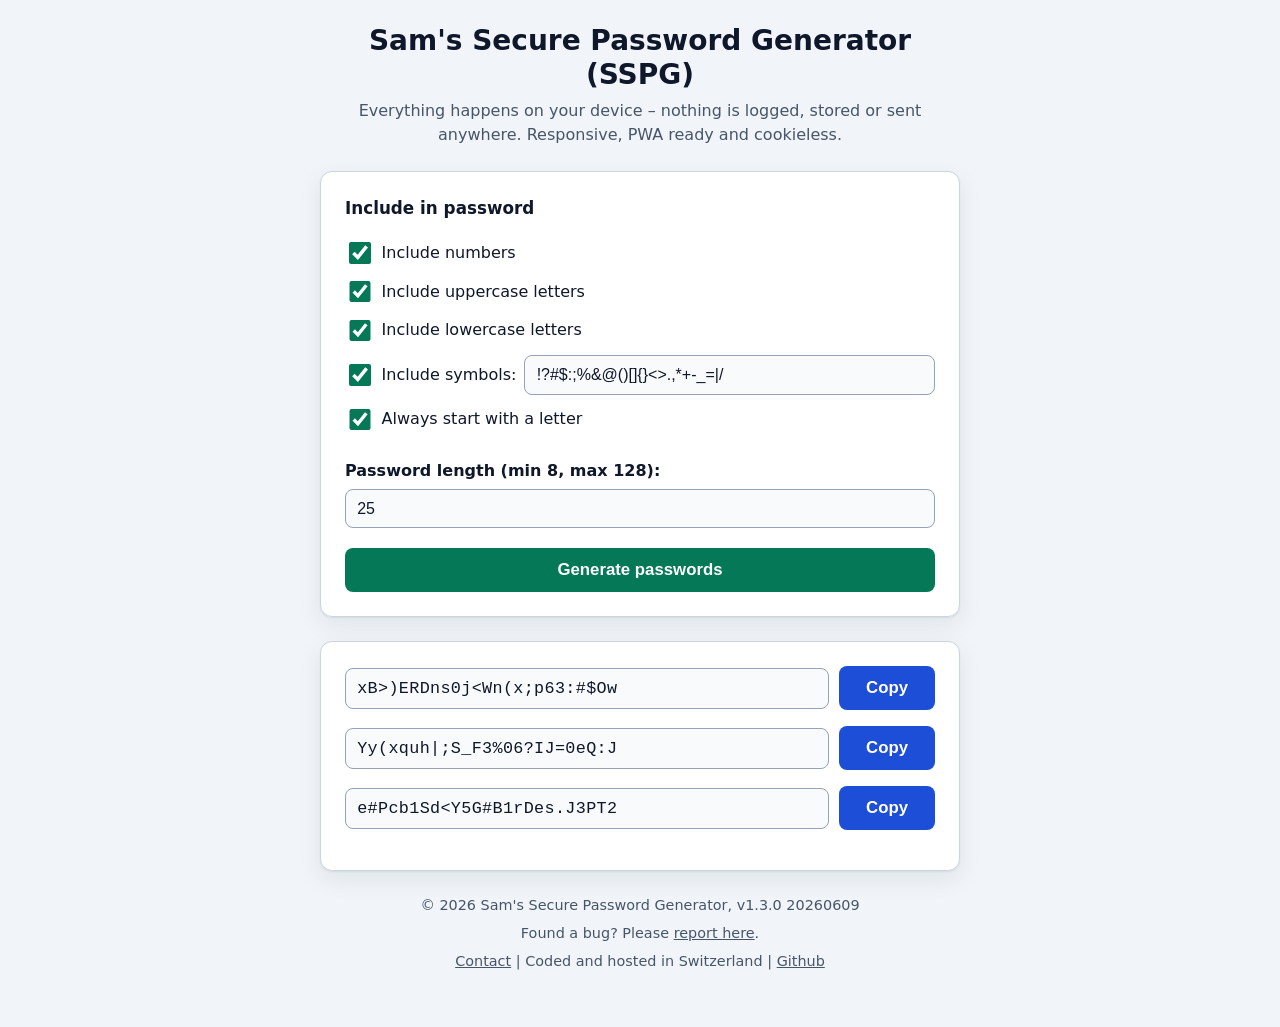
==== index.html @ ab8fc334 "Audit, refactor & redesign SSPG; add CSP, fix offline caching, minify on deploy (v1.3.0)" ====
<!DOCTYPE html>
<html lang="en">

<!-- https://github.com/samuelT2/sams-secure-password-generator -->

<head>
  <meta charset="UTF-8">
  <title>Sam's Secure Password Generator (SSPG)</title>
  <meta name="viewport" content="width=device-width, initial-scale=1">
  <meta http-equiv="Content-Security-Policy"
    content="default-src 'self'; script-src 'self'; style-src 'self'; img-src 'self'; font-src 'self'; manifest-src 'self'; connect-src 'self'; base-uri 'none'; object-src 'none'; form-action 'none'">
  <meta name="referrer" content="no-referrer">
  <meta name="color-scheme" content="light dark">
  <meta name="description"
    content="Secure and easy to use password generator. Generate random passwords with numbers, uppercase letters, lowercase letters, and symbols. Responsive, PWA ready and cookieless.">
  <meta name="keywords"
    content="secure,password generator,pwa,random password,generate password,random,secure password,cookieless">
  <meta name="author" content="Samuel">
  <link rel="stylesheet" href="css/style.css?v=1.3.0">
  <link rel="manifest" href="assets/pwa/manifest.json">
  <link rel="apple-touch-icon" sizes="57x57" href="assets/favicon/apple-icon-57x57.png">
  <link rel="apple-touch-icon" sizes="60x60" href="assets/favicon/apple-icon-60x60.png">
  <link rel="apple-touch-icon" sizes="72x72" href="assets/favicon/apple-icon-72x72.png">
  <link rel="apple-touch-icon" sizes="76x76" href="assets/favicon/apple-icon-76x76.png">
  <link rel="apple-touch-icon" sizes="114x114" href="assets/favicon/apple-icon-114x114.png">
  <link rel="apple-touch-icon" sizes="120x120" href="assets/favicon/apple-icon-120x120.png">
  <link rel="apple-touch-icon" sizes="144x144" href="assets/favicon/apple-icon-144x144.png">
  <link rel="apple-touch-icon" sizes="152x152" href="assets/favicon/apple-icon-152x152.png">
  <link rel="apple-touch-icon" sizes="180x180" href="assets/favicon/apple-icon-180x180.png">
  <link rel="icon" type="image/png" sizes="192x192" href="assets/favicon/android-icon-192x192.png">
  <link rel="icon" type="image/png" sizes="32x32" href="assets/favicon/favicon-32x32.png">
  <link rel="icon" type="image/png" sizes="96x96" href="assets/favicon/favicon-96x96.png">
  <link rel="icon" type="image/png" sizes="16x16" href="assets/favicon/favicon-16x16.png">
  <meta name="msapplication-TileColor" content="#ffffff">
  <meta name="msapplication-TileImage" content="assets/favicon/ms-icon-144x144.png">
  <meta name="theme-color" content="#f1f5f9" media="(prefers-color-scheme: light)">
  <meta name="theme-color" content="#0f172a" media="(prefers-color-scheme: dark)">
</head>

<body>
  <main class="app">
    <header class="app-header">
      <h1>Sam's Secure Password Generator (SSPG)</h1>
      <p class="intro">Everything happens on your device &ndash; nothing is logged, stored or sent anywhere.
        Responsive, PWA ready and cookieless.</p>
    </header>

    <form class="card form" id="generator" novalidate>
      <fieldset class="options">
        <legend>Include in password</legend>

        <div class="checkbox-row">
          <input type="checkbox" id="numbers" checked>
          <label for="numbers">Include numbers</label>
        </div>
        <div class="checkbox-row">
          <input type="checkbox" id="uppercases" checked>
          <label for="uppercases">Include uppercase letters</label>
        </div>
        <div class="checkbox-row">
          <input type="checkbox" id="lowercases" checked>
          <label for="lowercases">Include lowercase letters</label>
        </div>
        <div class="checkbox-row checkbox-row--symbols">
          <input type="checkbox" id="symbols" checked>
          <label for="symbols">Include symbols:</label>
          <input type="text" id="customSymbols" class="custom-symbols" placeholder="!?#$%..."
            aria-label="Custom symbols to include" value="!?#$:;%&amp;@()[]{}&lt;&gt;.,*+-_=|/">
        </div>
        <div class="checkbox-row">
          <input type="checkbox" id="startsWithLetter" checked>
          <label for="startsWithLetter">Always start with a letter</label>
        </div>
      </fieldset>

      <div class="field">
        <label for="length">Password length (min 8, max 128):</label>
        <input type="number" id="length" min="8" max="128" step="1" inputmode="numeric" value="25">
      </div>

      <p id="formError" class="form-error" role="alert" hidden></p>

      <button type="submit" id="generateBtn" class="btn btn--primary">Generate passwords</button>
    </form>

    <section class="card result" aria-label="Generated passwords">
      <div class="result-row">
        <label for="password-1" class="visually-hidden">Generated password 1</label>
        <input type="text" id="password-1" readonly spellcheck="false" autocomplete="off">
        <button type="button" class="btn btn--copy" data-copy-target="password-1"
          aria-label="Copy password 1 to clipboard">Copy</button>
      </div>
      <div class="result-row">
        <label for="password-2" class="visually-hidden">Generated password 2</label>
        <input type="text" id="password-2" readonly spellcheck="false" autocomplete="off">
        <button type="button" class="btn btn--copy" data-copy-target="password-2"
          aria-label="Copy password 2 to clipboard">Copy</button>
      </div>
      <div class="result-row">
        <label for="password-3" class="visually-hidden">Generated password 3</label>
        <input type="text" id="password-3" readonly spellcheck="false" autocomplete="off">
        <button type="button" class="btn btn--copy" data-copy-target="password-3"
          aria-label="Copy password 3 to clipboard">Copy</button>
      </div>
      <div id="copyStatus" aria-live="polite" class="visually-hidden"></div>
    </section>

    <footer>
      <p>&copy; <span id="year"></span> Sam's Secure Password Generator, v1.3.0 20260609</p>
      <p>Found a bug? Please
        <a href="https://github.com/samuelT2/sams-secure-password-generator/issues/new/choose" target="_blank"
          rel="noopener noreferrer">report here</a>.
      </p>
      <p><a href="mailto:samuel@sspg.ch">Contact</a> | Coded and hosted in Switzerland |
        <a href="https://github.com/samuelT2/sams-secure-password-generator" target="_blank"
          rel="noopener noreferrer">Github</a>
      </p>
    </footer>
  </main>

  <script defer src="js/sspg.js?v=1.3.0"></script>
  <script defer src="register-sw.js?v=1.3.0"></script>
</body>

</html>
---- css/style.css ----
/* ===========================================================================
   Sam's Secure Password Generator (SSPG)
   Design tokens + light/dark theming. Button colours are intentionally kept
   identical across themes so their white text always meets WCAG AA contrast.
   =========================================================================== */

:root {
  color-scheme: light dark;

  --bg: #f1f5f9;
  --surface: #ffffff;
  --surface-2: #f8fafc;
  --text: #0f172a;
  --muted: #475569;
  --border: #cbd5e1;
  --border-strong: #94a3b8;

  --primary: #047857;
  --primary-hover: #065f46;
  --copy: #1d4ed8;
  --copy-hover: #1e40af;
  --on-accent: #ffffff;

  --focus: #2563eb;

  --success-bg: #d1fae5;
  --success-text: #065f46;
  --error-bg: #fef2f2;
  --error-border: #fecaca;
  --error-text: #b91c1c;

  --radius: 12px;
  --radius-sm: 8px;
  --shadow: 0 1px 2px rgba(15, 23, 42, 0.06), 0 8px 24px rgba(15, 23, 42, 0.08);
  --ring: 0 0 0 3px var(--focus);
}

@media (prefers-color-scheme: dark) {
  :root {
    --bg: #0b1220;
    --surface: #1e293b;
    --surface-2: #172033;
    --text: #e2e8f0;
    --muted: #94a3b8;
    --border: #334155;
    --border-strong: #475569;

    --focus: #60a5fa;

    --success-bg: #064e3b;
    --success-text: #d1fae5;
    --error-bg: #2a1416;
    --error-border: #7f1d1d;
    --error-text: #fca5a5;
  }
}

* {
  box-sizing: border-box;
}

body {
  margin: 0;
  padding: 1.5rem 1rem 3rem;
  font-family: system-ui, -apple-system, "Segoe UI", Roboto, Helvetica, Arial, sans-serif;
  font-size: 1rem;
  line-height: 1.5;
  background: var(--bg);
  color: var(--text);
  -webkit-text-size-adjust: 100%;
}

.app {
  max-width: 640px;
  margin: 0 auto;
}

/* ---------- Header ---------- */

.app-header {
  text-align: center;
  margin-bottom: 1.5rem;
}

h1 {
  font-size: clamp(1.35rem, 4vw, 1.75rem);
  line-height: 1.2;
  margin: 0 0 0.5rem;
}

.intro {
  margin: 0 auto;
  max-width: 36rem;
  color: var(--muted);
}

/* ---------- Cards ---------- */

.card {
  background: var(--surface);
  border: 1px solid var(--border);
  border-radius: var(--radius);
  box-shadow: var(--shadow);
  padding: 1.5rem;
  margin-bottom: 1.5rem;
}

/* ---------- Form ---------- */

.options {
  border: none;
  margin: 0;
  padding: 0;
}

.options legend {
  font-weight: 600;
  font-size: 1.05rem;
  padding: 0;
  margin-bottom: 0.75rem;
}

.checkbox-row {
  display: flex;
  flex-wrap: wrap;
  align-items: center;
  gap: 0.5rem;
  padding: 0.35rem 0;
}

.checkbox-row label {
  cursor: pointer;
}

.checkbox-row--symbols .custom-symbols {
  flex: 1 1 12rem;
  min-width: 0;
}

input[type="checkbox"] {
  flex: 0 0 auto;
  width: 1.35rem;
  height: 1.35rem;
  accent-color: var(--primary);
  cursor: pointer;
}

.field {
  margin-top: 1.25rem;
}

.field label {
  display: block;
  font-weight: 600;
  margin-bottom: 0.4rem;
}

input[type="text"],
input[type="number"] {
  width: 100%;
  padding: 0.6rem 0.7rem;
  font-size: 1rem;
  color: var(--text);
  background: var(--surface-2);
  border: 1px solid var(--border-strong);
  border-radius: var(--radius-sm);
}

input::placeholder {
  color: var(--muted);
  opacity: 1;
}

/* ---------- Buttons ---------- */

.btn {
  display: block;
  width: 100%;
  padding: 0.75rem 1rem;
  font-size: 1.05rem;
  font-weight: 600;
  color: var(--on-accent);
  border: none;
  border-radius: var(--radius-sm);
  cursor: pointer;
  transition: background-color 0.15s ease;
}

.btn--primary {
  background: var(--primary);
  margin-top: 1.25rem;
}

.btn--primary:hover {
  background: var(--primary-hover);
}

.btn--copy {
  background: var(--copy);
}

.btn--copy:hover {
  background: var(--copy-hover);
}

/* ---------- Results ---------- */

.result-row {
  display: flex;
  flex-wrap: wrap;
  align-items: center;
  gap: 0.6rem;
  margin-bottom: 1rem;
}

.result-row:last-of-type {
  margin-bottom: 0;
}

.result-row input {
  flex: 1 1 60%;
  min-width: 0;
  font-family: ui-monospace, "Cascadia Code", "Courier New", monospace;
  font-size: 1.05rem;
  letter-spacing: 0.02em;
}

.result-row .btn--copy {
  flex: 0 0 auto;
  width: auto;
  min-width: 6rem;
}

.copy-feedback {
  flex: 1 0 100%;
  font-size: 0.9rem;
  font-weight: 600;
  color: var(--success-text);
  background: var(--success-bg);
  border-radius: var(--radius-sm);
  padding: 0.3rem 0.6rem;
}

/* ---------- Inline form error ---------- */

.form-error {
  margin: 1rem 0 0;
  padding: 0.7rem 0.85rem;
  color: var(--error-text);
  background: var(--error-bg);
  border: 1px solid var(--error-border);
  border-radius: var(--radius-sm);
  font-weight: 500;
}

/* ---------- Footer ---------- */

footer {
  text-align: center;
  font-size: 0.9rem;
  color: var(--muted);
}

footer p {
  margin: 0.4rem 0;
}

footer a {
  color: inherit;
}

/* ---------- Focus / accessibility ---------- */

:focus-visible {
  outline: 3px solid var(--focus);
  outline-offset: 2px;
}

.visually-hidden {
  position: absolute;
  width: 1px;
  height: 1px;
  margin: -1px;
  padding: 0;
  overflow: hidden;
  clip: rect(0 0 0 0);
  clip-path: inset(50%);
  white-space: nowrap;
  border: 0;
}

/* ---------- Responsive ---------- */

@media (max-width: 480px) {
  body {
    padding: 1rem 0.75rem 2.5rem;
  }

  .card {
    padding: 1.15rem;
  }

  .result-row {
    flex-direction: column;
    align-items: stretch;
  }

  .result-row .btn--copy {
    width: 100%;
  }
}

@media (prefers-reduced-motion: reduce) {
  * {
    transition: none !important;
  }
}
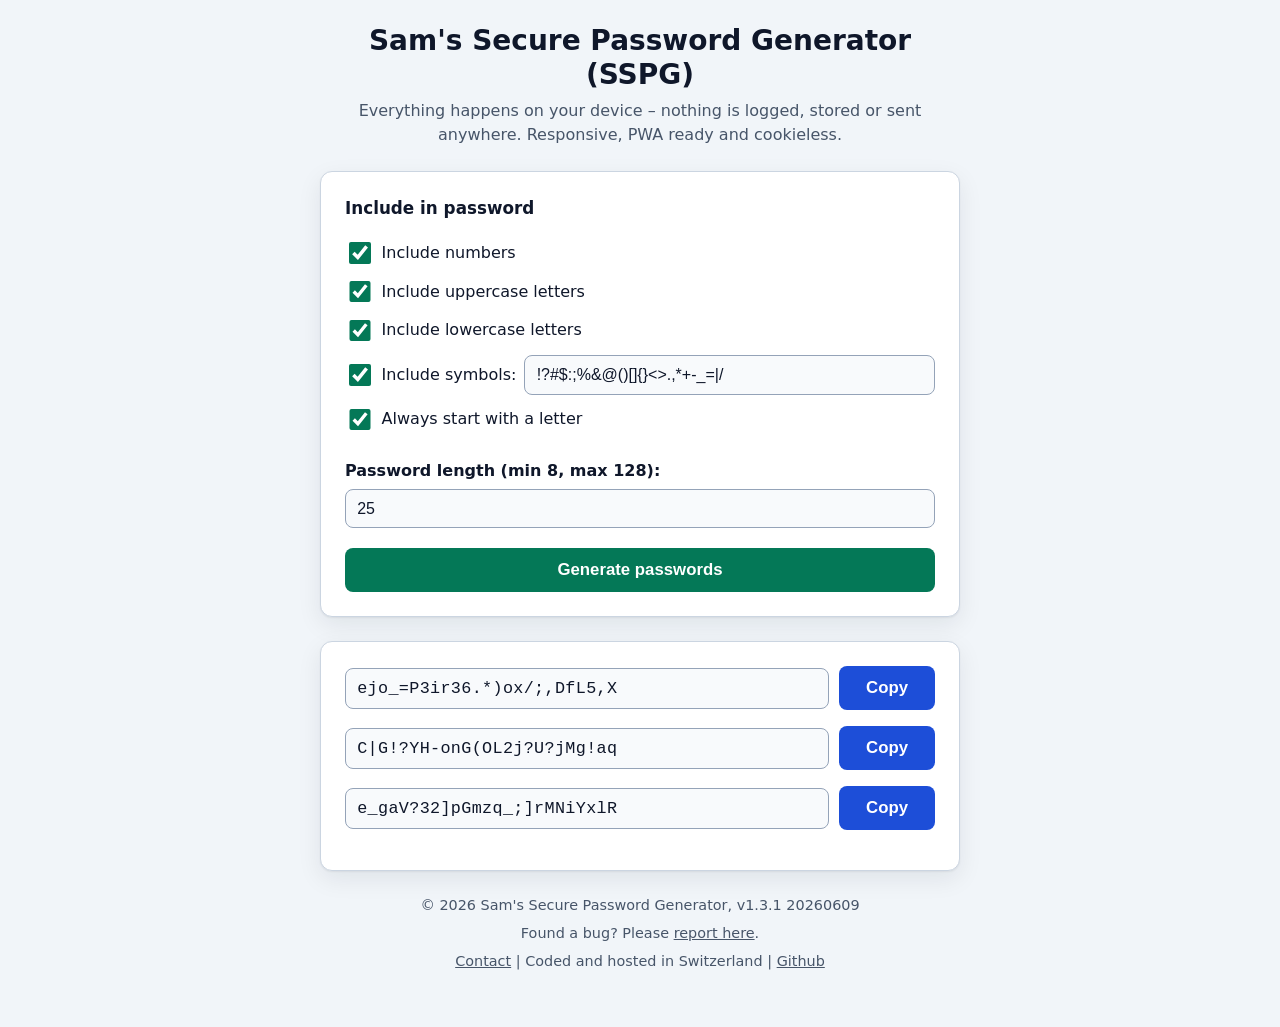
==== commit 8f9c6db1: "upgrade action" ====
--- a/index.html
+++ b/index.html
@@ -16,7 +16,7 @@
   <meta name="keywords"
     content="secure,password generator,pwa,random password,generate password,random,secure password,cookieless">
   <meta name="author" content="Samuel">
-  <link rel="stylesheet" href="css/style.css?v=1.3.0">
+  <link rel="stylesheet" href="css/style.css?v=1.3.1">
   <link rel="manifest" href="assets/pwa/manifest.json">
   <link rel="apple-touch-icon" sizes="57x57" href="assets/favicon/apple-icon-57x57.png">
   <link rel="apple-touch-icon" sizes="60x60" href="assets/favicon/apple-icon-60x60.png">
@@ -106,7 +106,7 @@
     </section>
 
     <footer>
-      <p>&copy; <span id="year"></span> Sam's Secure Password Generator, v1.3.0 20260609</p>
+      <p>&copy; <span id="year"></span> Sam's Secure Password Generator, v1.3.1 20260609</p>
       <p>Found a bug? Please
         <a href="https://github.com/samuelT2/sams-secure-password-generator/issues/new/choose" target="_blank"
           rel="noopener noreferrer">report here</a>.
@@ -118,8 +118,8 @@
     </footer>
   </main>
 
-  <script defer src="js/sspg.js?v=1.3.0"></script>
-  <script defer src="register-sw.js?v=1.3.0"></script>
+  <script defer src="js/sspg.js?v=1.3.1"></script>
+  <script defer src="register-sw.js?v=1.3.1"></script>
 </body>
 
 </html>
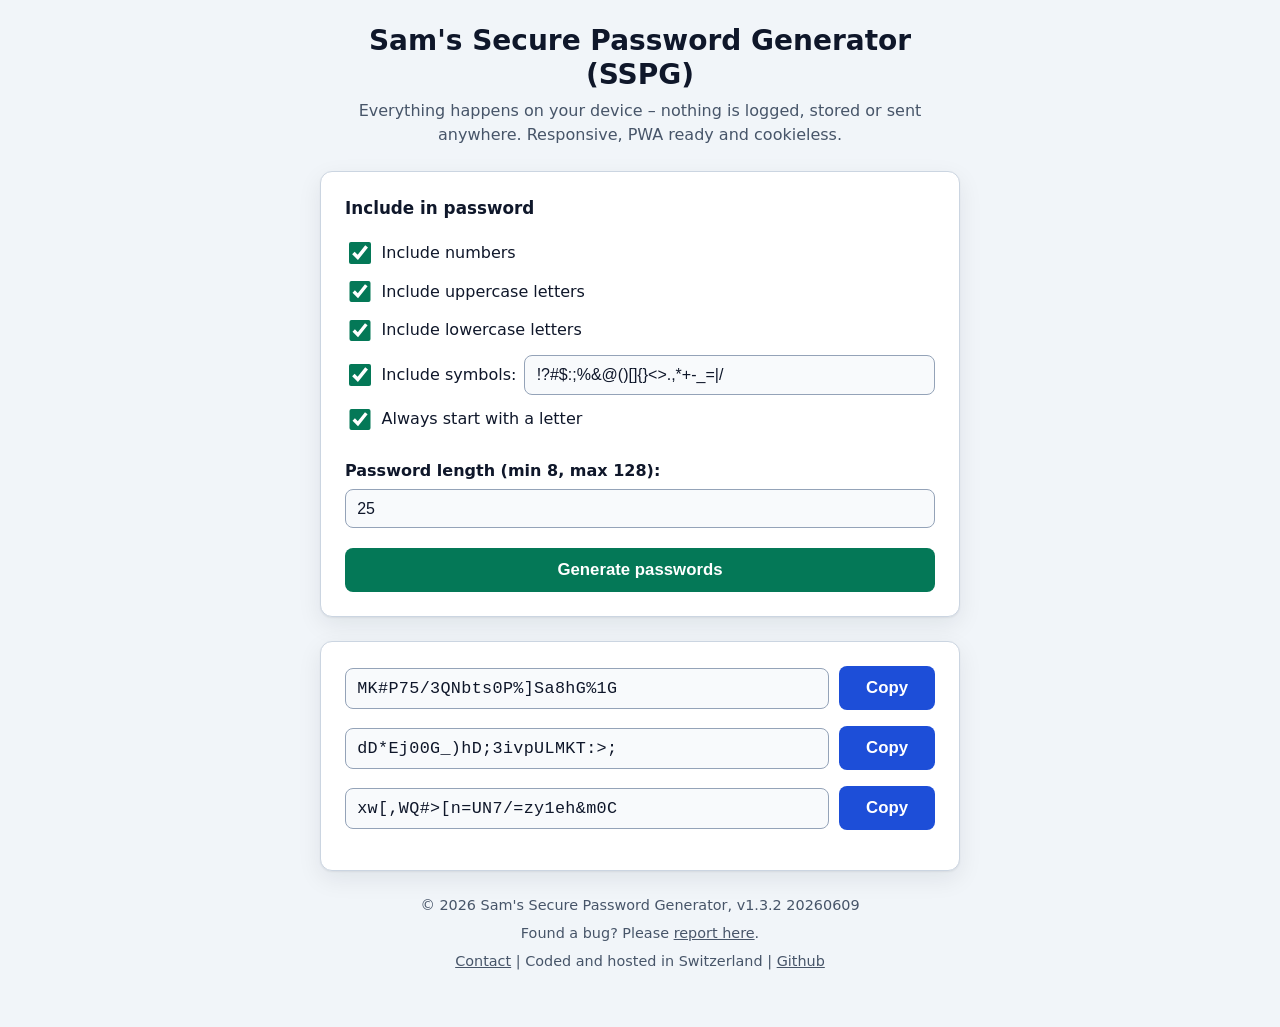
==== commit 1cf8814c: "improve and version .htaccess" ====
--- a/index.html
+++ b/index.html
@@ -16,7 +16,7 @@
   <meta name="keywords"
     content="secure,password generator,pwa,random password,generate password,random,secure password,cookieless">
   <meta name="author" content="Samuel">
-  <link rel="stylesheet" href="css/style.css?v=1.3.1">
+  <link rel="stylesheet" href="css/style.css?v=1.3.2">
   <link rel="manifest" href="assets/pwa/manifest.json">
   <link rel="apple-touch-icon" sizes="57x57" href="assets/favicon/apple-icon-57x57.png">
   <link rel="apple-touch-icon" sizes="60x60" href="assets/favicon/apple-icon-60x60.png">
@@ -106,7 +106,7 @@
     </section>
 
     <footer>
-      <p>&copy; <span id="year"></span> Sam's Secure Password Generator, v1.3.1 20260609</p>
+      <p>&copy; <span id="year"></span> Sam's Secure Password Generator, v1.3.2 20260609</p>
       <p>Found a bug? Please
         <a href="https://github.com/samuelT2/sams-secure-password-generator/issues/new/choose" target="_blank"
           rel="noopener noreferrer">report here</a>.
@@ -118,8 +118,8 @@
     </footer>
   </main>
 
-  <script defer src="js/sspg.js?v=1.3.1"></script>
-  <script defer src="register-sw.js?v=1.3.1"></script>
+  <script defer src="js/sspg.js?v=1.3.2"></script>
+  <script defer src="register-sw.js?v=1.3.2"></script>
 </body>
 
 </html>
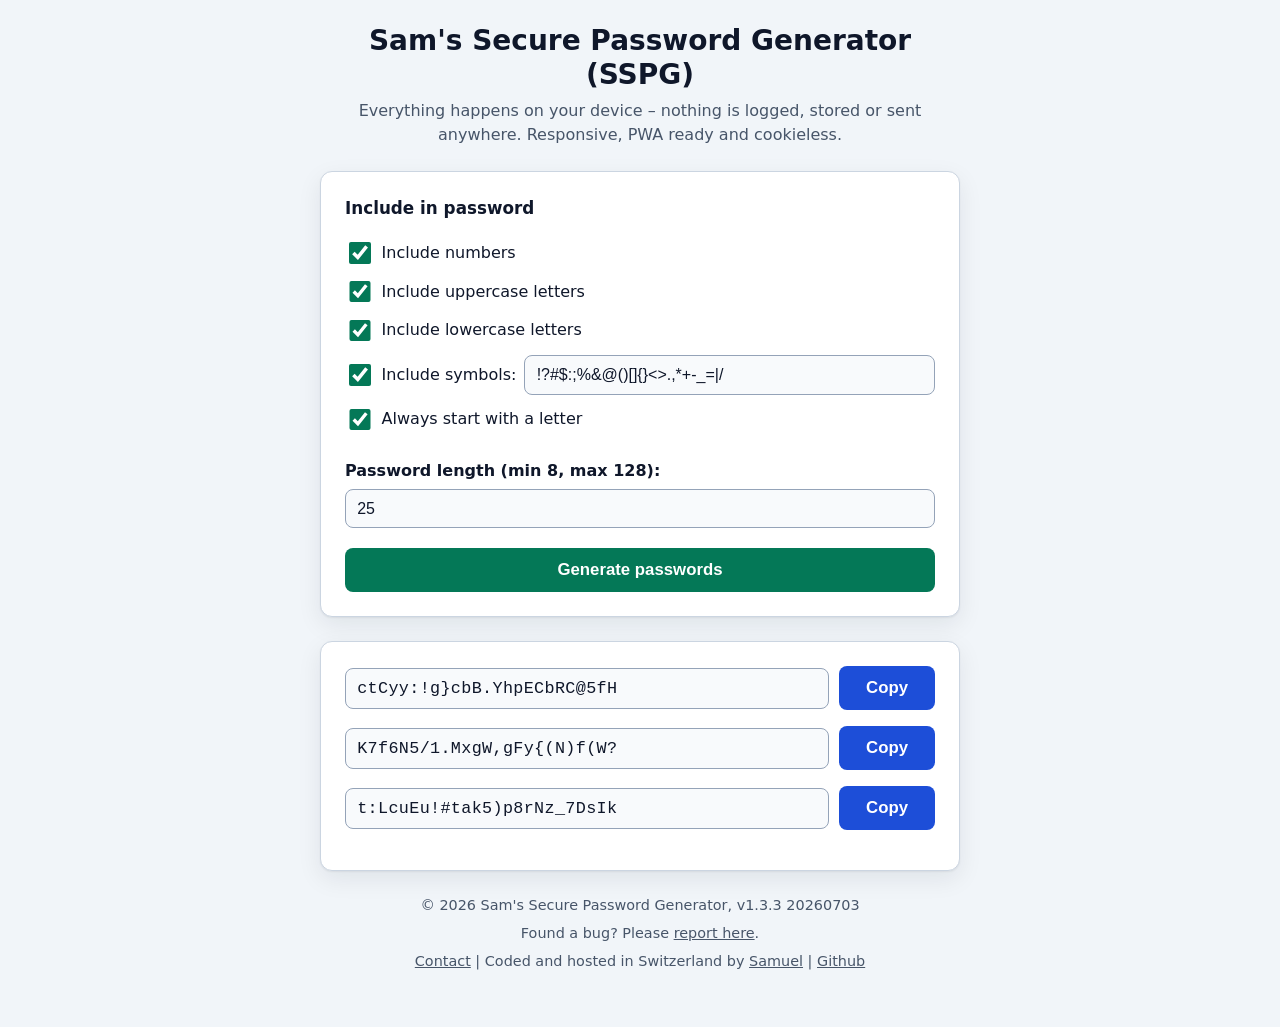
==== commit e143f836: "link in footer" ====
--- a/index.html
+++ b/index.html
@@ -16,7 +16,7 @@
   <meta name="keywords"
     content="secure,password generator,pwa,random password,generate password,random,secure password,cookieless">
   <meta name="author" content="Samuel">
-  <link rel="stylesheet" href="css/style.css?v=1.3.2">
+  <link rel="stylesheet" href="css/style.css?v=1.3.3">
   <link rel="manifest" href="assets/pwa/manifest.json">
   <link rel="apple-touch-icon" sizes="57x57" href="assets/favicon/apple-icon-57x57.png">
   <link rel="apple-touch-icon" sizes="60x60" href="assets/favicon/apple-icon-60x60.png">
@@ -106,20 +106,21 @@
     </section>
 
     <footer>
-      <p>&copy; <span id="year"></span> Sam's Secure Password Generator, v1.3.2 20260609</p>
+      <p>&copy; <span id="year"></span> Sam's Secure Password Generator, v1.3.3 20260703</p>
       <p>Found a bug? Please
         <a href="https://github.com/samuelT2/sams-secure-password-generator/issues/new/choose" target="_blank"
           rel="noopener noreferrer">report here</a>.
       </p>
-      <p><a href="mailto:samuel@sspg.ch">Contact</a> | Coded and hosted in Switzerland |
+      <p><a href="mailto:samuel@sspg.ch">Contact</a> | Coded and hosted in Switzerland by <a href="https://tokalakis.ch" target="_blank"
+          rel="noopener noreferrer">Samuel</a> |
         <a href="https://github.com/samuelT2/sams-secure-password-generator" target="_blank"
           rel="noopener noreferrer">Github</a>
       </p>
     </footer>
   </main>
 
-  <script defer src="js/sspg.js?v=1.3.2"></script>
-  <script defer src="register-sw.js?v=1.3.2"></script>
+  <script defer src="js/sspg.js?v=1.3.3"></script>
+  <script defer src="register-sw.js?v=1.3.3"></script>
 </body>
 
 </html>
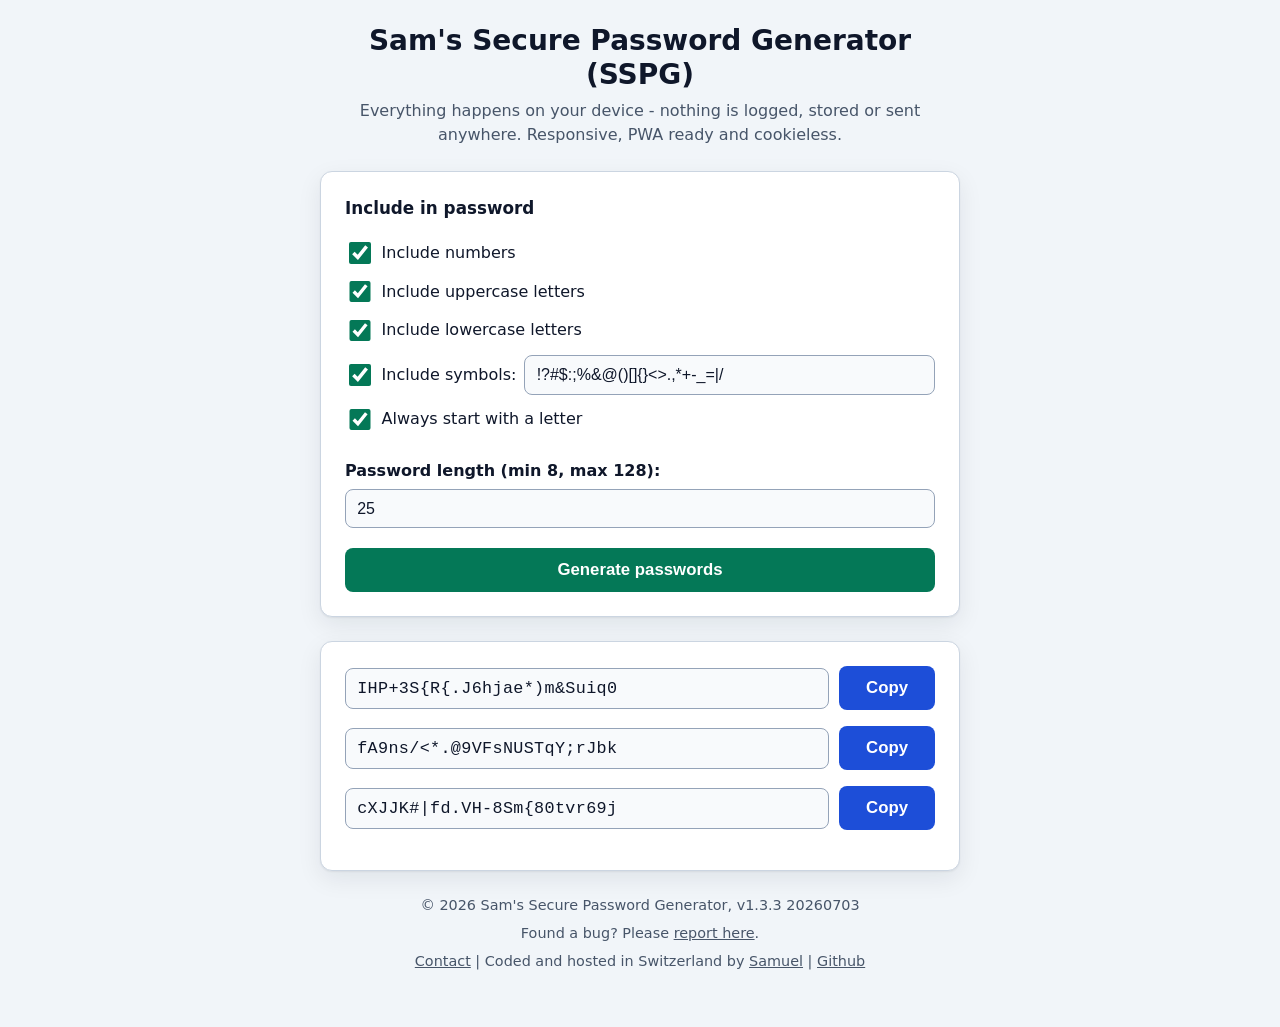
==== commit 2e36b7d5: "fix" ====
--- a/index.html
+++ b/index.html
@@ -41,7 +41,7 @@
   <main class="app">
     <header class="app-header">
       <h1>Sam's Secure Password Generator (SSPG)</h1>
-      <p class="intro">Everything happens on your device &ndash; nothing is logged, stored or sent anywhere.
+      <p class="intro">Everything happens on your device - nothing is logged, stored or sent anywhere.
         Responsive, PWA ready and cookieless.</p>
     </header>
 
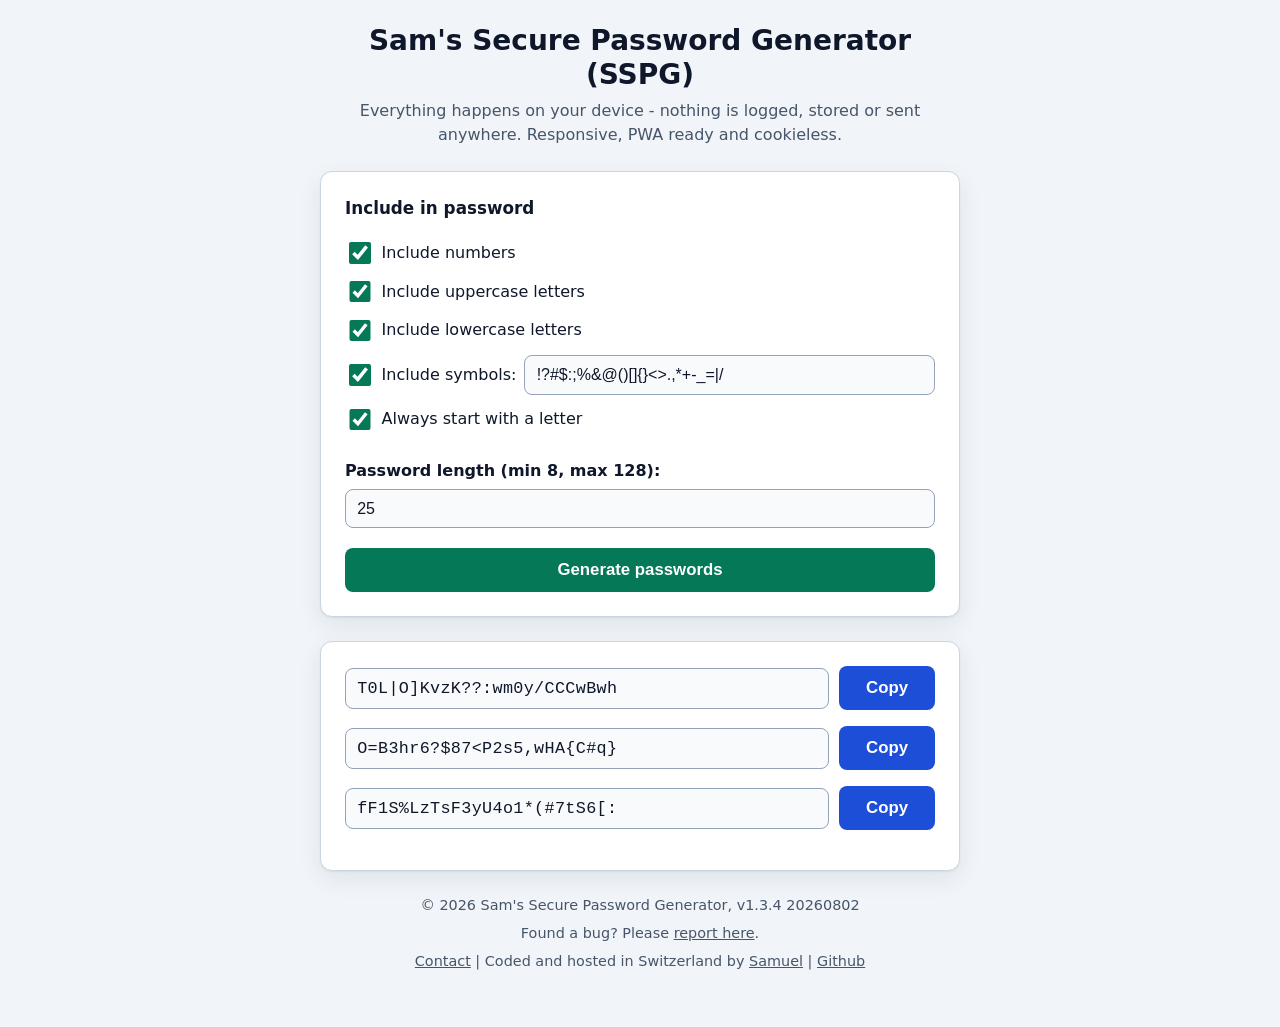
==== commit e370c7dd: "bump version" ====
--- a/index.html
+++ b/index.html
@@ -16,7 +16,7 @@
   <meta name="keywords"
     content="secure,password generator,pwa,random password,generate password,random,secure password,cookieless">
   <meta name="author" content="Samuel">
-  <link rel="stylesheet" href="css/style.css?v=1.3.3">
+  <link rel="stylesheet" href="css/style.css?v=1.3.4">
   <link rel="manifest" href="assets/pwa/manifest.json">
   <link rel="apple-touch-icon" sizes="57x57" href="assets/favicon/apple-icon-57x57.png">
   <link rel="apple-touch-icon" sizes="60x60" href="assets/favicon/apple-icon-60x60.png">
@@ -106,7 +106,7 @@
     </section>
 
     <footer>
-      <p>&copy; <span id="year"></span> Sam's Secure Password Generator, v1.3.3 20260703</p>
+      <p>&copy; <span id="year"></span> Sam's Secure Password Generator, v1.3.4 20260802</p>
       <p>Found a bug? Please
         <a href="https://github.com/samuelT2/sams-secure-password-generator/issues/new/choose" target="_blank"
           rel="noopener noreferrer">report here</a>.
@@ -119,8 +119,8 @@
     </footer>
   </main>
 
-  <script defer src="js/sspg.js?v=1.3.3"></script>
-  <script defer src="register-sw.js?v=1.3.3"></script>
+  <script defer src="js/sspg.js?v=1.3.4"></script>
+  <script defer src="register-sw.js?v=1.3.4"></script>
 </body>
 
 </html>
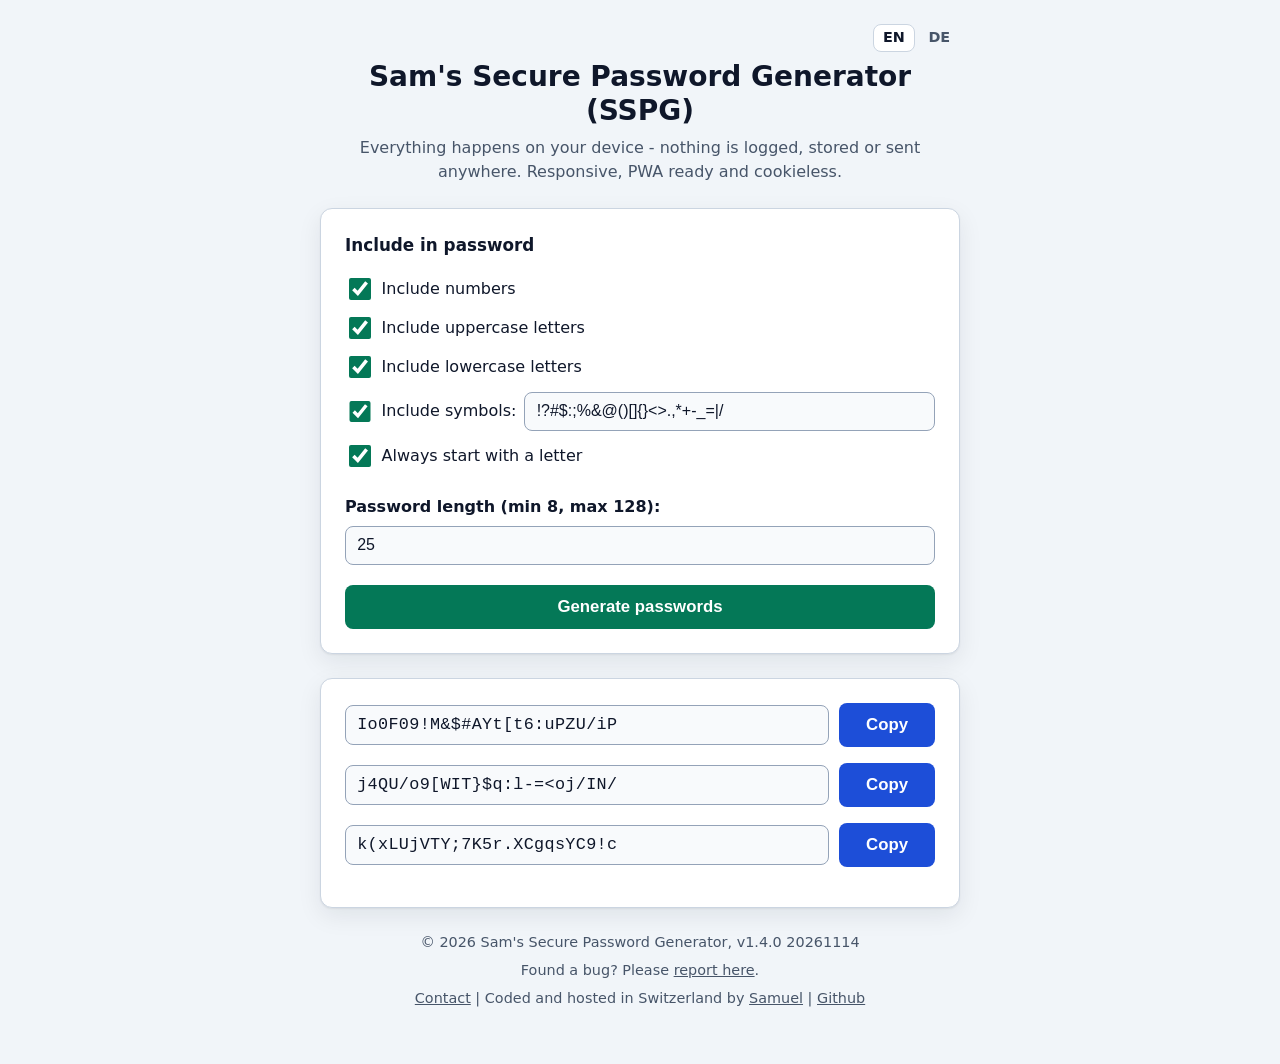
==== commit daddc569: "SEO: Canonical, Social-Tags, Schema, 404-Seite und deutsche Fassung unter /de/ - Canonical, Open Gra" ====
--- a/index.html
+++ b/index.html
@@ -2,6 +2,7 @@
 <html lang="en">
 
 <!-- https://github.com/samuelT2/sams-secure-password-generator -->
+<!-- German version: de/index.html - keep both in sync. -->
 
 <head>
   <meta charset="UTF-8">
@@ -13,26 +14,85 @@
   <meta name="color-scheme" content="light dark">
   <meta name="description"
     content="Secure and easy to use password generator. Generate random passwords with numbers, uppercase letters, lowercase letters, and symbols. Responsive, PWA ready and cookieless.">
-  <meta name="keywords"
-    content="secure,password generator,pwa,random password,generate password,random,secure password,cookieless">
-  <meta name="author" content="Samuel">
-  <link rel="stylesheet" href="css/style.css?v=1.3.4">
-  <link rel="manifest" href="assets/pwa/manifest.json">
-  <link rel="apple-touch-icon" sizes="57x57" href="assets/favicon/apple-icon-57x57.png">
-  <link rel="apple-touch-icon" sizes="60x60" href="assets/favicon/apple-icon-60x60.png">
-  <link rel="apple-touch-icon" sizes="72x72" href="assets/favicon/apple-icon-72x72.png">
-  <link rel="apple-touch-icon" sizes="76x76" href="assets/favicon/apple-icon-76x76.png">
-  <link rel="apple-touch-icon" sizes="114x114" href="assets/favicon/apple-icon-114x114.png">
-  <link rel="apple-touch-icon" sizes="120x120" href="assets/favicon/apple-icon-120x120.png">
-  <link rel="apple-touch-icon" sizes="144x144" href="assets/favicon/apple-icon-144x144.png">
-  <link rel="apple-touch-icon" sizes="152x152" href="assets/favicon/apple-icon-152x152.png">
-  <link rel="apple-touch-icon" sizes="180x180" href="assets/favicon/apple-icon-180x180.png">
-  <link rel="icon" type="image/png" sizes="192x192" href="assets/favicon/android-icon-192x192.png">
-  <link rel="icon" type="image/png" sizes="32x32" href="assets/favicon/favicon-32x32.png">
-  <link rel="icon" type="image/png" sizes="96x96" href="assets/favicon/favicon-96x96.png">
-  <link rel="icon" type="image/png" sizes="16x16" href="assets/favicon/favicon-16x16.png">
+  <meta name="author" content="Samuel Tokalakis">
+  <meta name="robots" content="index, follow, max-image-preview:large">
+
+  <!-- Language versions: / = English (x-default), /de/ = German -->
+  <link rel="canonical" href="https://sspg.ch/">
+  <link rel="alternate" hreflang="en" href="https://sspg.ch/">
+  <link rel="alternate" hreflang="de" href="https://sspg.ch/de/">
+  <link rel="alternate" hreflang="x-default" href="https://sspg.ch/">
+
+  <!-- Open Graph / Social preview -->
+  <meta property="og:type" content="website">
+  <meta property="og:site_name" content="sspg.ch">
+  <meta property="og:title" content="Sam's Secure Password Generator (SSPG)">
+  <meta property="og:description"
+    content="Generate strong random passwords right in your browser - nothing is logged, stored or sent anywhere. Responsive, PWA ready and cookieless.">
+  <meta property="og:url" content="https://sspg.ch/">
+  <meta property="og:locale" content="en_GB">
+  <meta property="og:locale:alternate" content="de_CH">
+  <meta property="og:image" content="https://sspg.ch/assets/og-image.jpg">
+  <meta property="og:image:type" content="image/jpeg">
+  <meta property="og:image:width" content="1200">
+  <meta property="og:image:height" content="630">
+  <meta property="og:image:alt" content="sspg.ch - Secure Password Generator: padlock logo next to a generated password">
+
+  <!-- Twitter / X card -->
+  <meta name="twitter:card" content="summary_large_image">
+  <meta name="twitter:title" content="Sam's Secure Password Generator (SSPG)">
+  <meta name="twitter:description"
+    content="Generate strong random passwords right in your browser - nothing is logged, stored or sent anywhere. Responsive, PWA ready and cookieless.">
+  <meta name="twitter:image" content="https://sspg.ch/assets/og-image.jpg">
+  <meta name="twitter:image:alt" content="sspg.ch - Secure Password Generator: padlock logo next to a generated password">
+
+  <!-- Structured data (a data block, not executed - not affected by the CSP) -->
+  <script type="application/ld+json">
+  {
+    "@context": "https://schema.org",
+    "@type": "WebApplication",
+    "@id": "https://sspg.ch/#webapp",
+    "name": "Sam's Secure Password Generator (SSPG)",
+    "alternateName": "SSPG",
+    "url": "https://sspg.ch/",
+    "description": "Secure and easy to use password generator. Generate random passwords with numbers, uppercase letters, lowercase letters, and symbols - entirely on your device.",
+    "applicationCategory": "SecurityApplication",
+    "operatingSystem": "Any",
+    "browserRequirements": "Requires JavaScript",
+    "inLanguage": "en",
+    "image": "https://sspg.ch/assets/og-image.jpg",
+    "offers": {
+      "@type": "Offer",
+      "price": "0",
+      "priceCurrency": "CHF"
+    },
+    "author": {
+      "@type": "Person",
+      "@id": "https://tokalakis.ch/#person",
+      "name": "Samuel Tokalakis",
+      "url": "https://tokalakis.ch/"
+    }
+  }
+  </script>
+
+  <link rel="stylesheet" href="/css/style.css?v=1.4.0">
+  <link rel="manifest" href="/assets/pwa/manifest.json">
+  <link rel="icon" href="/favicon.ico" sizes="16x16 32x32 48x48">
+  <link rel="apple-touch-icon" sizes="57x57" href="/assets/favicon/apple-icon-57x57.png">
+  <link rel="apple-touch-icon" sizes="60x60" href="/assets/favicon/apple-icon-60x60.png">
+  <link rel="apple-touch-icon" sizes="72x72" href="/assets/favicon/apple-icon-72x72.png">
+  <link rel="apple-touch-icon" sizes="76x76" href="/assets/favicon/apple-icon-76x76.png">
+  <link rel="apple-touch-icon" sizes="114x114" href="/assets/favicon/apple-icon-114x114.png">
+  <link rel="apple-touch-icon" sizes="120x120" href="/assets/favicon/apple-icon-120x120.png">
+  <link rel="apple-touch-icon" sizes="144x144" href="/assets/favicon/apple-icon-144x144.png">
+  <link rel="apple-touch-icon" sizes="152x152" href="/assets/favicon/apple-icon-152x152.png">
+  <link rel="apple-touch-icon" sizes="180x180" href="/assets/favicon/apple-icon-180x180.png">
+  <link rel="icon" type="image/png" sizes="192x192" href="/assets/favicon/android-icon-192x192.png">
+  <link rel="icon" type="image/png" sizes="32x32" href="/assets/favicon/favicon-32x32.png">
+  <link rel="icon" type="image/png" sizes="96x96" href="/assets/favicon/favicon-96x96.png">
+  <link rel="icon" type="image/png" sizes="16x16" href="/assets/favicon/favicon-16x16.png">
   <meta name="msapplication-TileColor" content="#ffffff">
-  <meta name="msapplication-TileImage" content="assets/favicon/ms-icon-144x144.png">
+  <meta name="msapplication-TileImage" content="/assets/favicon/ms-icon-144x144.png">
   <meta name="theme-color" content="#f1f5f9" media="(prefers-color-scheme: light)">
   <meta name="theme-color" content="#0f172a" media="(prefers-color-scheme: dark)">
 </head>
@@ -40,6 +100,11 @@
 <body>
   <main class="app">
     <header class="app-header">
+      <!-- Language switcher: "/?lang=en" skips the comfort redirect to /de/ (.htaccess) -->
+      <nav class="lang-switch" aria-label="Language">
+        <a href="/?lang=en" hreflang="en" lang="en" aria-current="page">EN</a>
+        <a href="/de/" hreflang="de" lang="de">DE</a>
+      </nav>
       <h1>Sam's Secure Password Generator (SSPG)</h1>
       <p class="intro">Everything happens on your device - nothing is logged, stored or sent anywhere.
         Responsive, PWA ready and cookieless.</p>
@@ -106,7 +171,7 @@
     </section>
 
     <footer>
-      <p>&copy; <span id="year"></span> Sam's Secure Password Generator, v1.3.4 20260802</p>
+      <p>&copy; <span id="year"></span> Sam's Secure Password Generator, v1.4.0 20261114</p>
       <p>Found a bug? Please
         <a href="https://github.com/samuelT2/sams-secure-password-generator/issues/new/choose" target="_blank"
           rel="noopener noreferrer">report here</a>.
@@ -119,8 +184,8 @@
     </footer>
   </main>
 
-  <script defer src="js/sspg.js?v=1.3.4"></script>
-  <script defer src="register-sw.js?v=1.3.4"></script>
+  <script defer src="/js/sspg.js?v=1.4.0"></script>
+  <script defer src="/register-sw.js?v=1.4.0"></script>
 </body>
 
 </html>
--- a/css/style.css
+++ b/css/style.css
@@ -82,6 +82,35 @@
   margin-bottom: 1.5rem;
 }
 
+/* Language switcher (EN | DE) */
+.lang-switch {
+  display: flex;
+  justify-content: flex-end;
+  gap: 0.25rem;
+  margin-bottom: 0.5rem;
+  font-size: 0.9rem;
+}
+
+.lang-switch a {
+  padding: 0.15rem 0.55rem;
+  border: 1px solid transparent;
+  border-radius: var(--radius-sm);
+  color: var(--muted);
+  font-weight: 600;
+  text-decoration: none;
+}
+
+.lang-switch a:hover {
+  color: var(--text);
+  border-color: var(--border-strong);
+}
+
+.lang-switch a[aria-current="page"] {
+  color: var(--text);
+  background: var(--surface);
+  border-color: var(--border);
+}
+
 h1 {
   font-size: clamp(1.35rem, 4vw, 1.75rem);
   line-height: 1.2;
@@ -251,6 +280,22 @@
   border: 1px solid var(--error-border);
   border-radius: var(--radius-sm);
   font-weight: 500;
+}
+
+/* ---------- 404 page ---------- */
+
+.not-found h2 {
+  margin: 0 0 0.5rem;
+  font-size: 1.2rem;
+}
+
+.not-found p {
+  margin: 0;
+}
+
+a.btn {
+  text-align: center;
+  text-decoration: none;
 }
 
 /* ---------- Footer ---------- */
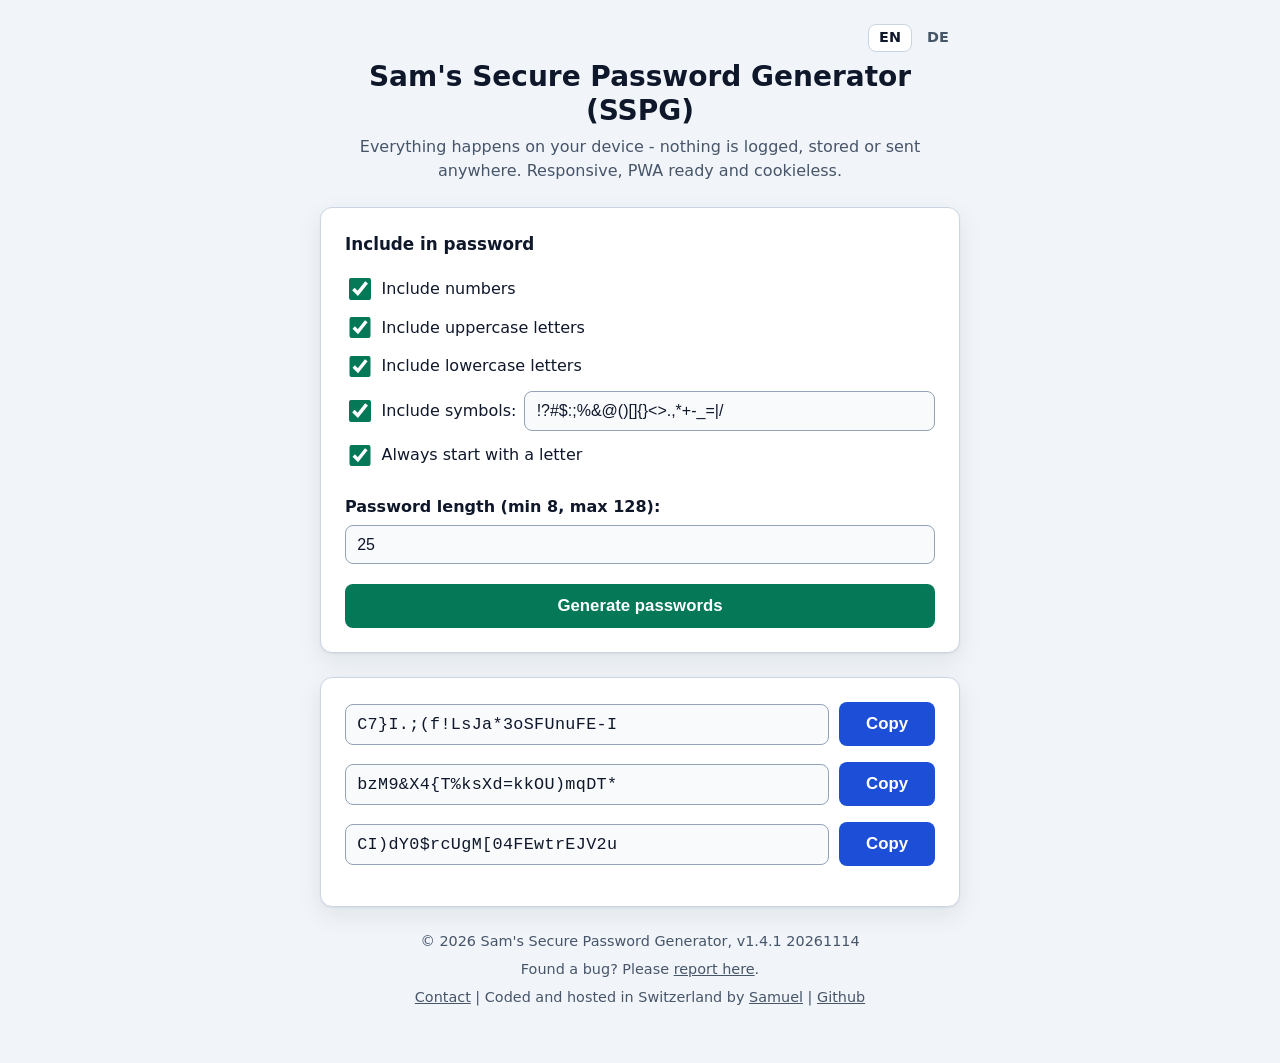
==== commit 6624da71: "Performance: Favicon-Set auf das Nötige reduziert, Manifest korrigiert - assets/favicon/: 30 -> 6 Da" ====
--- a/index.html
+++ b/index.html
@@ -75,24 +75,11 @@
   }
   </script>
 
-  <link rel="stylesheet" href="/css/style.css?v=1.4.0">
+  <link rel="stylesheet" href="/css/style.css?v=1.4.1">
   <link rel="manifest" href="/assets/pwa/manifest.json">
   <link rel="icon" href="/favicon.ico" sizes="16x16 32x32 48x48">
-  <link rel="apple-touch-icon" sizes="57x57" href="/assets/favicon/apple-icon-57x57.png">
-  <link rel="apple-touch-icon" sizes="60x60" href="/assets/favicon/apple-icon-60x60.png">
-  <link rel="apple-touch-icon" sizes="72x72" href="/assets/favicon/apple-icon-72x72.png">
-  <link rel="apple-touch-icon" sizes="76x76" href="/assets/favicon/apple-icon-76x76.png">
-  <link rel="apple-touch-icon" sizes="114x114" href="/assets/favicon/apple-icon-114x114.png">
-  <link rel="apple-touch-icon" sizes="120x120" href="/assets/favicon/apple-icon-120x120.png">
-  <link rel="apple-touch-icon" sizes="144x144" href="/assets/favicon/apple-icon-144x144.png">
-  <link rel="apple-touch-icon" sizes="152x152" href="/assets/favicon/apple-icon-152x152.png">
+  <link rel="icon" type="image/png" sizes="96x96" href="/assets/favicon/favicon-96x96.png">
   <link rel="apple-touch-icon" sizes="180x180" href="/assets/favicon/apple-icon-180x180.png">
-  <link rel="icon" type="image/png" sizes="192x192" href="/assets/favicon/android-icon-192x192.png">
-  <link rel="icon" type="image/png" sizes="32x32" href="/assets/favicon/favicon-32x32.png">
-  <link rel="icon" type="image/png" sizes="96x96" href="/assets/favicon/favicon-96x96.png">
-  <link rel="icon" type="image/png" sizes="16x16" href="/assets/favicon/favicon-16x16.png">
-  <meta name="msapplication-TileColor" content="#ffffff">
-  <meta name="msapplication-TileImage" content="/assets/favicon/ms-icon-144x144.png">
   <meta name="theme-color" content="#f1f5f9" media="(prefers-color-scheme: light)">
   <meta name="theme-color" content="#0f172a" media="(prefers-color-scheme: dark)">
 </head>
@@ -171,7 +158,7 @@
     </section>
 
     <footer>
-      <p>&copy; <span id="year"></span> Sam's Secure Password Generator, v1.4.0 20261114</p>
+      <p>&copy; <span id="year"></span> Sam's Secure Password Generator, v1.4.1 20261114</p>
       <p>Found a bug? Please
         <a href="https://github.com/samuelT2/sams-secure-password-generator/issues/new/choose" target="_blank"
           rel="noopener noreferrer">report here</a>.
@@ -184,8 +171,8 @@
     </footer>
   </main>
 
-  <script defer src="/js/sspg.js?v=1.4.0"></script>
-  <script defer src="/register-sw.js?v=1.4.0"></script>
+  <script defer src="/js/sspg.js?v=1.4.1"></script>
+  <script defer src="/register-sw.js?v=1.4.1"></script>
 </body>
 
 </html>
--- a/css/style.css
+++ b/css/style.css
@@ -82,31 +82,51 @@
   margin-bottom: 1.5rem;
 }
 
-/* Language switcher (EN | DE) */
+/* Language switcher (EN | DE)
+   Each link is a 44x44 px tap target; the visible pill (::before) stays small.
+   The negative top margin offsets the taller links, so the layout does not move. */
 .lang-switch {
   display: flex;
   justify-content: flex-end;
   gap: 0.25rem;
-  margin-bottom: 0.5rem;
+  margin: -0.5rem 0 0;
   font-size: 0.9rem;
 }
 
 .lang-switch a {
-  padding: 0.15rem 0.55rem;
+  position: relative;
+  isolation: isolate;
+  display: inline-flex;
+  align-items: center;
+  justify-content: center;
+  min-width: 44px;
+  min-height: 44px;
+  padding: 0 0.6rem;
+  border-radius: var(--radius-sm);
+  color: var(--muted);
+  font-weight: 600;
+  text-decoration: none;
+}
+
+.lang-switch a::before {
+  content: "";
+  position: absolute;
+  inset: 0.5rem 0;
+  z-index: -1;
   border: 1px solid transparent;
   border-radius: var(--radius-sm);
-  color: var(--muted);
-  font-weight: 600;
-  text-decoration: none;
-}
-
-.lang-switch a:hover {
-  color: var(--text);
-  border-color: var(--border-strong);
-}
-
+}
+
+.lang-switch a:hover,
 .lang-switch a[aria-current="page"] {
   color: var(--text);
+}
+
+.lang-switch a:hover::before {
+  border-color: var(--border-strong);
+}
+
+.lang-switch a[aria-current="page"]::before {
   background: var(--surface);
   border-color: var(--border);
 }
